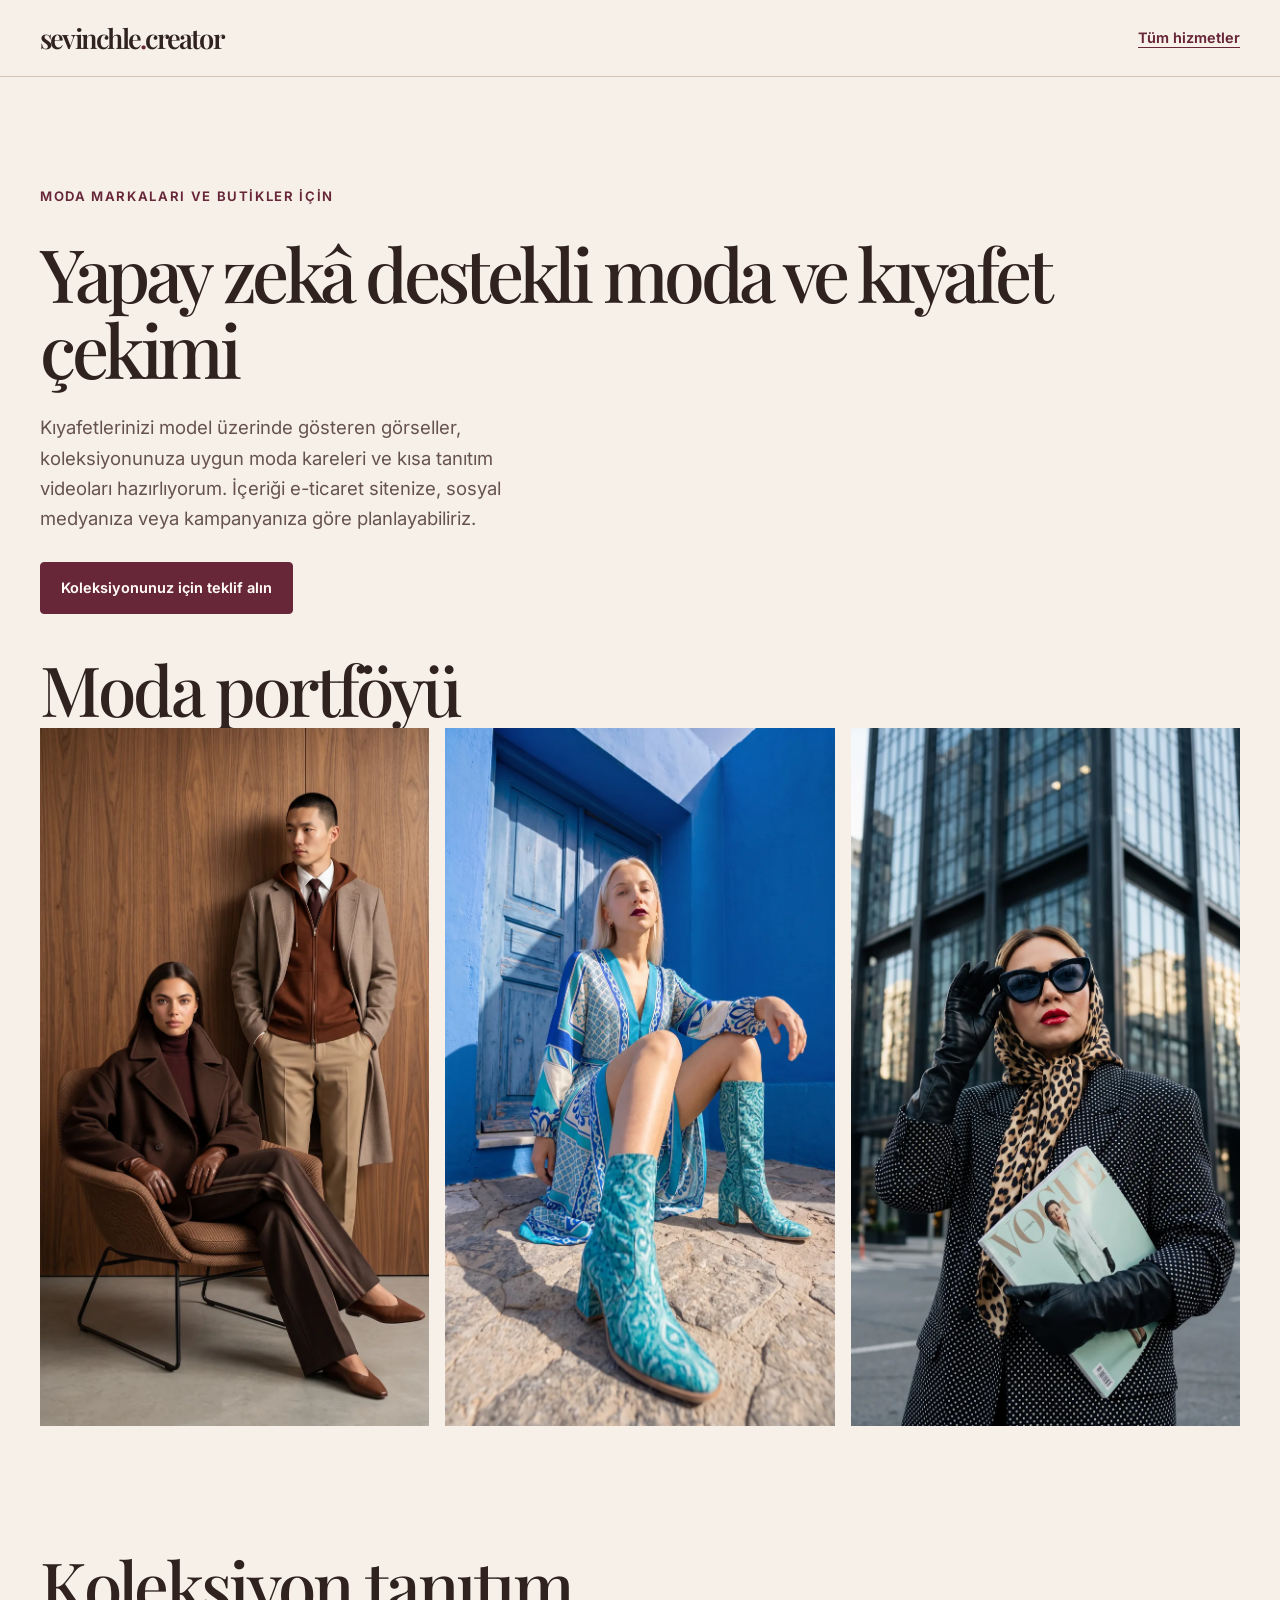
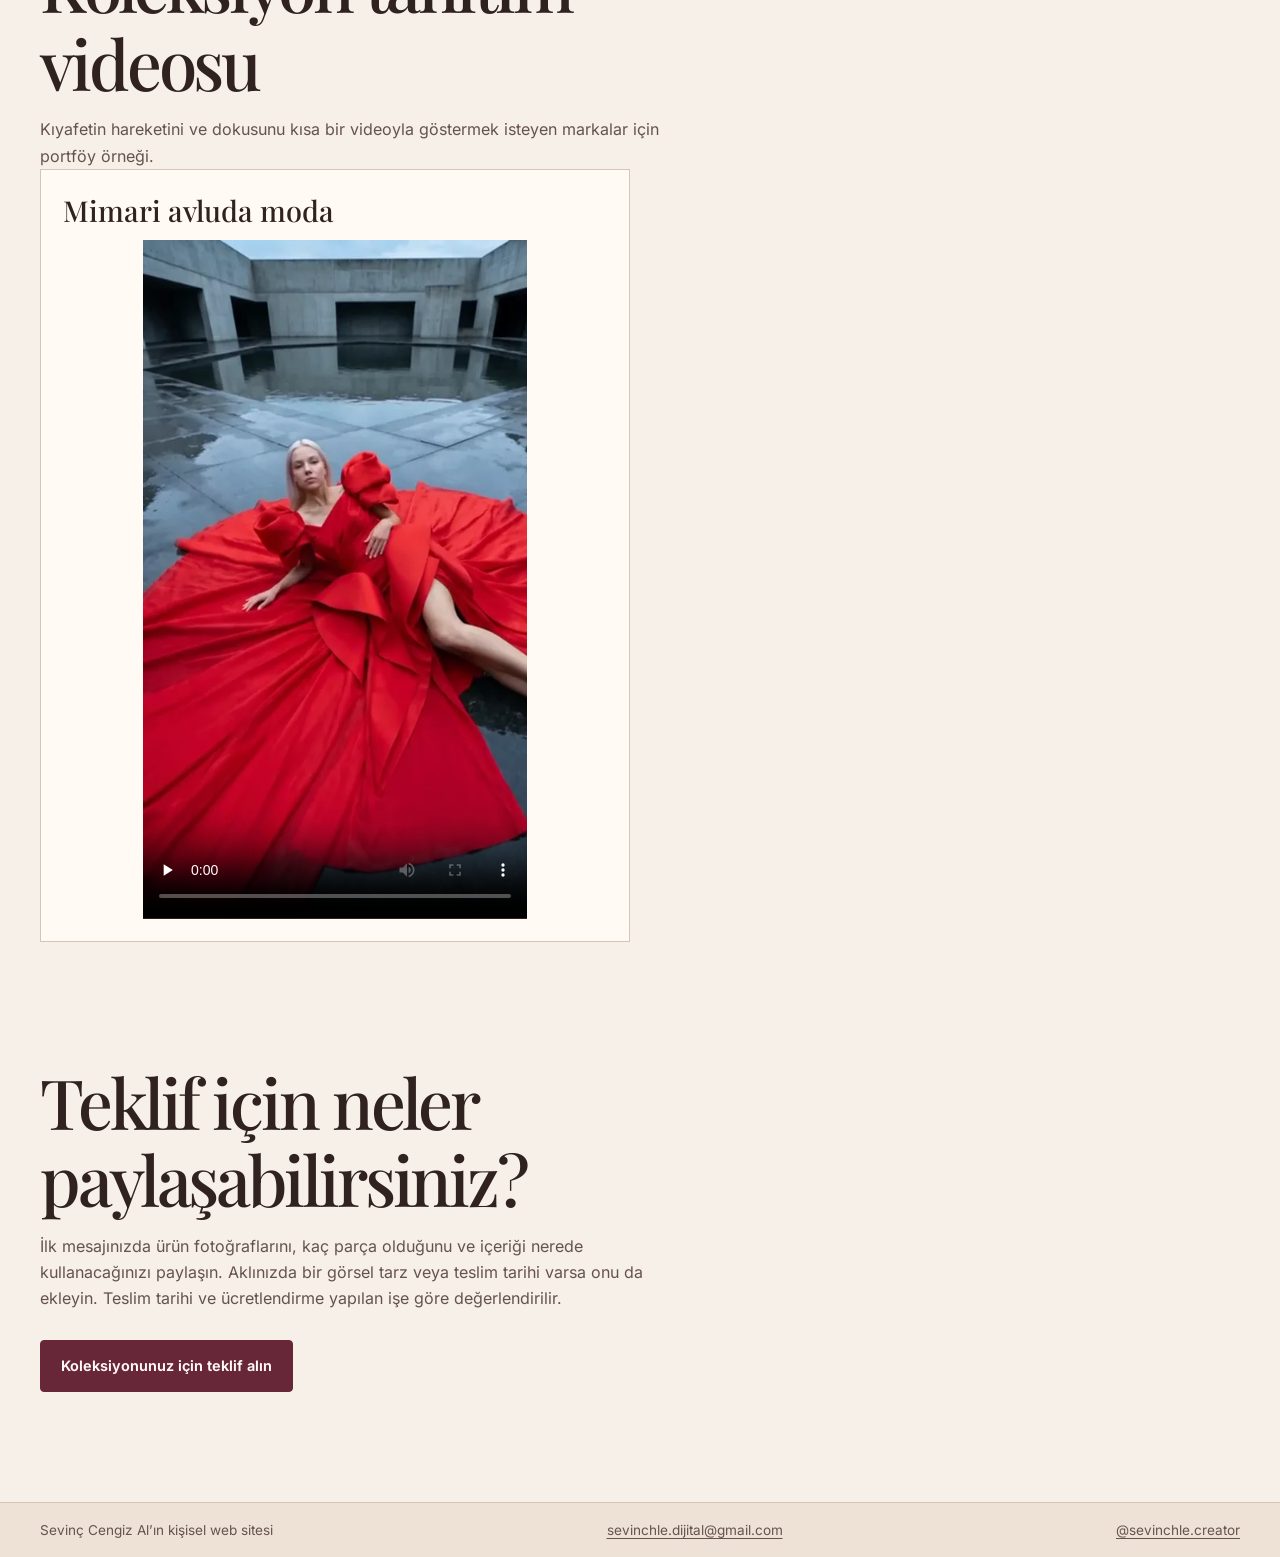
==== moda-kiyafet-cekimi.html @ 97923cf9 "Add fashion service page and search metadata" ====
<!doctype html>
<html lang="tr">
<head>
  <meta charset="utf-8">
  <meta name="viewport" content="width=device-width, initial-scale=1">
  <meta name="theme-color" content="#f6f0e8">
  <title>Yapay Zekâ Destekli Moda ve Kıyafet Çekimi | sevinchle.creator</title>
  <meta name="description" content="Butikler, moda markaları ve e-ticaret mağazaları için model üzerinde kıyafet görselleri, koleksiyon içerikleri ve kısa moda videoları.">
  <link rel="canonical" href="https://sevinchledijital.github.io/sevinchle.dijital/moda-kiyafet-cekimi.html">
  <meta property="og:type" content="website">
  <meta property="og:locale" content="tr_TR">
  <meta property="og:title" content="Yapay Zekâ Destekli Moda ve Kıyafet Çekimi | sevinchle.creator">
  <meta property="og:description" content="Butikler, moda markaları ve e-ticaret mağazaları için model üzerinde kıyafet görselleri, koleksiyon içerikleri ve kısa moda videoları.">
  <meta property="og:url" content="https://sevinchledijital.github.io/sevinchle.dijital/moda-kiyafet-cekimi.html">
  <meta property="og:image" content="https://sevinchledijital.github.io/sevinchle.dijital/media-moda.webp">
  <link rel="icon" type="image/svg+xml" href="media-favicon.svg">
  <link rel="stylesheet" href="media-site.css">
</head>
<body>
  <a class="skip" href="#icerik">İçeriğe geç</a>
  <header class="header">
    <div class="shell bar">
      <a class="brand" href="./">sevinchle<span>.</span>creator</a>
      <a class="text-link detail-nav" href="./#hizmetler">Tüm hizmetler</a>
    </div>
  </header>
  <main class="detail section shell" id="icerik" tabindex="-1">
    <p class="eyebrow">Moda markaları ve butikler için</p>
    <div class="detail-header">
      <h1>Yapay zekâ destekli moda ve kıyafet çekimi</h1>
      <p class="lead">Kıyafetlerinizi model üzerinde gösteren görseller, koleksiyonunuza uygun moda kareleri ve kısa tanıtım videoları hazırlıyorum. İçeriği e-ticaret sitenize, sosyal medyanıza veya kampanyanıza göre planlayabiliriz.</p>
      <div class="actions"><a class="button" href="https://www.instagram.com/sevinchle.creator/">Koleksiyonunuz için teklif alın</a></div>
    </div>
    <section aria-labelledby="moda-ornekleri">
      <h2 id="moda-ornekleri">Moda portföyü</h2>
      <div class="detail-gallery"><img src="media-moda.webp" alt="Ahşap fon önünde sıcak tonlarda giyinmiş iki model" width="809" height="1450">
<img src="media-moda-mavi.webp" alt="Mavi kapı önünde desenli kıyafet ve çizmelerle oturan model" width="809" height="1450" loading="lazy">
<img src="media-moda-sokak.webp" alt="Şehirde desenli kıyafet ve güneş gözlüğüyle dergi tutan model" width="809" height="1450" loading="lazy"></div>
    </section>
    <section class="section" aria-labelledby="moda-video">
      <div class="section-intro">
        <h2 id="moda-video">Koleksiyon tanıtım videosu</h2>
        <p>Kıyafetin hareketini ve dokusunu kısa bir videoyla göstermek isteyen markalar için portföy örneği.</p>
      </div>
      <div class="clip-gallery">
        <figure class="clip">
          <figcaption id="mimari-moda-title">Mimari avluda moda</figcaption>
          <video controls playsinline preload="none" aria-labelledby="mimari-moda-title" poster="media-mimari-moda.webp" width="480" height="848">
          <source src="media-mimari-moda.mp4" type="video/mp4">
          Tarayıcınız bu video biçimini desteklemiyor.
        </source></video>
        </figure>
      </div>
    </section>
    <section class="section-intro" aria-labelledby="moda-teklif">
      <h2 id="moda-teklif">Teklif için neler paylaşabilirsiniz?</h2>
      <p>İlk mesajınızda ürün fotoğraflarını, kaç parça olduğunu ve içeriği nerede kullanacağınızı paylaşın. Aklınızda bir görsel tarz veya teslim tarihi varsa onu da ekleyin. Teslim tarihi ve ücretlendirme yapılan işe göre değerlendirilir.</p>
      <div class="actions"><a class="button" href="https://www.instagram.com/sevinchle.creator/">Koleksiyonunuz için teklif alın</a></div>
    </section>
  </main>
  <footer class="contact detail-footer">
    <div class="shell footer-line">
      <span>Sevinç Cengiz Al’ın kişisel web sitesi</span>
      <a href="mailto:sevinchle.dijital@gmail.com">sevinchle.dijital@gmail.com</a>
      <a href="https://www.instagram.com/sevinchle.creator/">@sevinchle.creator</a>
    </div>
  </footer>
</body>
</html>
---- media-site.css ----
@font-face {
  font-family: 'Inter';
  font-style: normal;
  font-weight: 400 700;
  font-display: swap;
  src: url([data-uri]) format('woff2');
  unicode-range: U+0100-02BA, U+02BD-02C5, U+02C7-02CC, U+02CE-02D7, U+02DD-02FF, U+0304, U+0308, U+0329, U+1D00-1DBF, U+1E00-1E9F, U+1EF2-1EFF, U+2020, U+20A0-20AB, U+20AD-20C4, U+2113, U+2C60-2C7F, U+A720-A7FF;
}
@font-face {
  font-family: 'Inter';
  font-style: normal;
  font-weight: 400 700;
  font-display: swap;
  src: url([data-uri]) format('woff2');
  unicode-range: U+0000-00FF, U+0131, U+0152-0153, U+02BB-02BC, U+02C6, U+02DA, U+02DC, U+0304, U+0308, U+0329, U+2000-206F, U+20AC, U+2122, U+2191, U+2193, U+2212, U+2215, U+FEFF, U+FFFD;
}
@font-face {
  font-family: 'Playfair Display';
  font-style: italic;
  font-weight: 500;
  font-display: swap;
  src: url([data-uri]) format('woff2');
  unicode-range: U+0100-02BA, U+02BD-02C5, U+02C7-02CC, U+02CE-02D7, U+02DD-02FF, U+0304, U+0308, U+0329, U+1D00-1DBF, U+1E00-1E9F, U+1EF2-1EFF, U+2020, U+20A0-20AB, U+20AD-20C4, U+2113, U+2C60-2C7F, U+A720-A7FF;
}
@font-face {
  font-family: 'Playfair Display';
  font-style: italic;
  font-weight: 500;
  font-display: swap;
  src: url([data-uri]) format('woff2');
  unicode-range: U+0000-00FF, U+0131, U+0152-0153, U+02BB-02BC, U+02C6, U+02DA, U+02DC, U+0304, U+0308, U+0329, U+2000-206F, U+20AC, U+2122, U+2191, U+2193, U+2212, U+2215, U+FEFF, U+FFFD;
}
@font-face {
  font-family: 'Playfair Display';
  font-style: normal;
  font-weight: 500 600;
  font-display: swap;
  src: url([data-uri]) format('woff2');
  unicode-range: U+0100-02BA, U+02BD-02C5, U+02C7-02CC, U+02CE-02D7, U+02DD-02FF, U+0304, U+0308, U+0329, U+1D00-1DBF, U+1E00-1E9F, U+1EF2-1EFF, U+2020, U+20A0-20AB, U+20AD-20C4, U+2113, U+2C60-2C7F, U+A720-A7FF;
}
@font-face {
  font-family: 'Playfair Display';
  font-style: normal;
  font-weight: 500 600;
  font-display: swap;
  src: url([data-uri]) format('woff2');
  unicode-range: U+0000-00FF, U+0131, U+0152-0153, U+02BB-02BC, U+02C6, U+02DA, U+02DC, U+0304, U+0308, U+0329, U+2000-206F, U+20AC, U+2122, U+2191, U+2193, U+2212, U+2215, U+FEFF, U+FFFD;
}
:root {
  color-scheme: light;
  --cream: #f6f0e8;
  --paper: #fffaf3;
  --sand: #eee2d6;
  --ink: #30221f;
  --muted: #66534d;
  --wine: #682738;
  --wine-dark: #4e1d2a;
  --line: #d6c4b8;
  --serif: "Playfair Display", Georgia, serif;
  --sans: Inter, system-ui, sans-serif;
}
*, *::before, *::after { box-sizing: border-box; }
html { scroll-padding-top: 6.5rem; }
body { margin: 0; background: var(--cream); color: var(--ink); font: 1rem/1.65 var(--sans); }
a { color: inherit; text-underline-offset: .25em; }
img { display: block; max-width: 100%; height: auto; }
button { font: inherit; }
:focus-visible { outline: 3px solid #986049; outline-offset: 5px; }
h1, h2, h3, p, figure, dl, dd { margin: 0; }
h1, h2, h3, dt { font-family: var(--serif); font-weight: 500; line-height: 1.12; }
h2 { font-size: clamp(2.5rem, 5.4vw, 4.4rem); letter-spacing: -.045em; }
h3, dt { font-size: clamp(1.5rem, 2.6vw, 2.05rem); letter-spacing: -.025em; }
em { color: var(--wine); font-weight: 500; }
[hidden] { display: none !important; }
.shell { width: min(100% - 5rem, 76rem); margin-inline: auto; }
.section { padding-block: clamp(4.2rem, 8.6vw, 8rem); }
.button { display: inline-flex; min-height: 3.25rem; align-items: center; justify-content: center; border: 1px solid var(--wine); border-radius: .25rem; padding: .72rem 1.25rem; background: var(--wine); color: #fffaf6; font-size: .9rem; font-weight: 650; text-decoration: none; text-align: center; transition: background-color .18s, color .18s, border-color .18s; }
.button:hover { background: var(--wine-dark); border-color: var(--wine-dark); }
.button.small { min-height: 2.7rem; padding: .52rem .95rem; }
.button.outline { color: var(--wine); background: transparent; border-color: #a78287; }
.button.outline:hover { color: #fffaf6; background: var(--wine); border-color: var(--wine); }
.button.light { background: var(--cream); border-color: var(--cream); color: var(--wine-dark); }
.button.light:hover { background: #fff; border-color: #fff; }
.skip { position: fixed; z-index: 10; left: .75rem; top: .75rem; padding: .6rem 1rem; color: white; background: var(--wine); transform: translateY(-180%); }
.skip:focus { transform: none; }
.header { position: sticky; top: 0; z-index: 5; background: var(--cream); border-bottom: 1px solid var(--line); }
.bar { display: flex; justify-content: space-between; align-items: center; gap: 1rem; min-height: 4.75rem; }
.brand { font-family: var(--serif); font-weight: 600; font-size: clamp(1.3rem, 2.8vw, 1.7rem); letter-spacing: -.065em; text-decoration: none; white-space: nowrap; }
.brand span { color: var(--wine); }
.nav { display: flex; align-items: center; gap: clamp(1rem, 2.35vw, 2.3rem); }
.nav > a:not(.button) { font-size: .88rem; font-weight: 550; text-decoration: none; }
.nav > a:not(.button):hover { color: var(--wine); text-decoration: underline; }
.menu-toggle { display: none; cursor: pointer; min-height: 2.75rem; border: 1px solid var(--line); border-radius: .25rem; padding: .35rem .75rem; color: var(--wine); background: transparent; font-weight: 650; }
.hero { display: grid; grid-template-columns: minmax(0, 1.25fr) minmax(0, .9fr); gap: clamp(2rem, 7vw, 7rem); align-items: center; padding-block: clamp(3rem, 6vw, 5.3rem); }
.hero-copy { max-width: 41rem; }
.eyebrow { color: var(--wine); font-size: .82rem; font-weight: 650; text-transform: uppercase; letter-spacing: .125em; line-height: 1.4; }
.hero-label { display: flex; align-items: center; gap: .65rem; }
.hero-label::before { display: block; content: ""; width: 1.55rem; height: 1px; background: #9c7266; flex: none; }
h1 { font-size: clamp(3.35rem, 5.75vw, 5.7rem); letter-spacing: -.06em; line-height: 1.03; margin-top: 1.15rem; }
.lead { max-width: 32rem; margin-top: 1.6rem; color: var(--muted); font-size: clamp(1.05rem, 1.7vw, 1.15rem); }
.actions { display: flex; gap: .75rem; flex-wrap: wrap; margin-top: 1.75rem; }
.hero-figure { border: 1px solid #b9a296; padding: .55rem; background: var(--paper); }
.hero-figure img { width: 100%; height: clamp(25rem, 39vw, 33rem); object-fit: cover; object-position: center 21%; background: #9b8c81; }
.hero-figure figcaption { display: flex; justify-content: space-between; align-items: center; gap: .25rem 1rem; flex-wrap: wrap; padding: .5rem .35rem .12rem; }
.hero-figure figcaption span { font: 500 1.18rem/1.35 var(--serif); }
.hero-figure figcaption small { color: var(--muted); font-size: .82rem; }
.education { background: var(--sand); border-block: 1px solid var(--line); }
.section-intro { max-width: 43rem; }
.section-intro h2, .contact h2 { margin-top: .65rem; }
.section-intro > p:not(.eyebrow), .contact-main p:not(.eyebrow) { color: var(--muted); margin-top: .95rem; max-width: 40rem; }
.learning-grid { margin-top: 2rem; }
.learning-card { display: flex; flex-direction: column; align-items: flex-start; gap: .8rem; padding: clamp(1.35rem, 3vw, 2.15rem); border: 1px solid var(--line); background: var(--paper); }
.learning-card p { color: var(--muted); margin-bottom: .25rem; max-width: 34rem; }
.card-icon { display: grid; place-items: center; width: 2.5rem; height: 2.5rem; border: 1px solid #d9bdba; border-radius: 50%; color: var(--wine); margin-bottom: .2rem; }
.card-icon svg { width: 1.1rem; }
.text-link { margin-top: auto; color: var(--wine); font-weight: 650; font-size: .9rem; }
.text-link:hover { color: var(--wine-dark); text-decoration-thickness: 2px; }
.learning-flow { margin-top: 1.3rem; padding: clamp(1.35rem, 3vw, 2.15rem); border: 1px solid var(--line); }
.learning-flow ol { display: grid; grid-template-columns: repeat(3, minmax(0, 1fr)); gap: 1.1rem 2.2rem; margin: 0 0 1.5rem; padding-inline-start: 1.5rem; }
.learning-flow li { padding-inline-start: .2rem; }
.learning-flow li::marker { color: var(--wine); font-weight: 700; }
.learning-flow li span { display: block; color: var(--muted); font-size: .92rem; }
.work-grid { display: grid; grid-template-columns: repeat(6, minmax(0, 1fr)); gap: 1.5rem 1.15rem; margin-top: 2rem; }
.work-card { display: block; grid-column: span 2; background: var(--paper); border: 1px solid var(--line); text-decoration: none; overflow: clip; }
.work-card img { width: 100%; height: auto; aspect-ratio: 4 / 4.6; object-fit: cover; object-position: center 42%; background: var(--sand); }
.work-card > div { padding: .95rem 1.05rem; display: flex; gap: .3rem .8rem; flex-wrap: wrap; align-items: baseline; justify-content: space-between; }
.work-card h3 { font-size: 1.62rem; }
.work-card p { color: var(--muted); font-size: .82rem; }
.work-card:hover h3 { color: var(--wine); text-decoration: underline; }
.wide-card { grid-column: span 3; }
.wide-card img { aspect-ratio: 16 / 9; }
.animation-card img { object-position: center 36%; }
.services { background: var(--wine-dark); color: var(--cream); }
.services-grid { display: grid; grid-template-columns: 1fr 1.1fr; gap: 2rem clamp(2rem, 8vw, 7rem); }
.services .eyebrow { color: #e8c6bd; }
.services .section-intro > p:not(.eyebrow), .services dd { color: #f0dcd6; }
.services .button { margin-top: 1.3rem; }
.service-list > div { border-block-start: 1px solid #8c6069; padding-block: 1.25rem; }
.service-list > div:last-child { border-block-end: 1px solid #8c6069; }
.service-list dd { margin-top: .55rem; }
.bio { display: grid; grid-template-columns: minmax(0, .75fr) minmax(0, 1.1fr); align-items: center; gap: 2rem clamp(2rem, 8vw, 7rem); }
.bio img { width: 100%; height: clamp(22rem, 43vw, 34rem); object-fit: cover; object-position: center top; background: var(--sand); }
.contact { background: var(--sand); border-top: 1px solid var(--line); padding-top: clamp(3rem, 7vw, 5.25rem); }
.contact-main { display: flex; align-items: center; justify-content: space-between; gap: 1.5rem 3rem; flex-wrap: wrap; }
.contact address { display: grid; justify-items: start; gap: .45rem; font-style: normal; overflow-wrap: anywhere; }
.contact address .button { margin-bottom: .35rem; }
.footer-line { display: flex; justify-content: space-between; gap: .55rem 1rem; flex-wrap: wrap; border-top: 1px solid var(--line); margin-top: 2.7rem; padding-block: 1rem; font-size: .85rem; color: var(--muted); }
.detail { min-height: 65vh; }
.detail h1 { margin-top: .7rem; }
.detail-header { margin-block: 1.85rem 2.3rem; }
.detail-gallery { display: grid; grid-template-columns: repeat(auto-fit, minmax(min(100%, 17rem), 1fr)); gap: 1rem; align-items: start; }
.detail-gallery img { width: 100%; max-height: 44rem; object-fit: contain; object-position: center top; background: var(--sand); }
.detail-bottom { margin-top: 2rem; }
@media (max-width: 1000px) {
  .hero { gap: 2.2rem; }
  .shell { width: min(100% - 3.25rem, 76rem); }
  .work-card > div { display: block; }
}
@media (max-width: 850px) {
  .bar { flex-wrap: wrap; padding-block: .65rem; min-height: 4.25rem; }
  .nav { width: 100%; flex-wrap: wrap; padding-bottom: .35rem; }
  .menu-enhanced .menu-toggle { display: block; }
  .menu-enhanced .menu-toggle[aria-expanded="false"] + .nav { display: none; }
  .menu-enhanced .nav { flex-direction: column; align-items: stretch; gap: .2rem; }
  .menu-enhanced .nav > a:not(.button) { display: flex; align-items: center; min-height: 2.75rem; }
}
@media (max-width: 700px) {
  html { scroll-padding-top: 5rem; }
  .shell { width: calc(100% - 2rem); }
  .hero, .bio, .services-grid { grid-template-columns: 1fr; }
  .hero { gap: 1.8rem; }
  .wide-break { display: none; }
  h1 { font-size: clamp(2.7rem, 9vw, 4.3rem); }
  .lead { margin-top: 1.2rem; }
  .hero-figure img { height: clamp(21rem, 100vw, 31rem); }
  .learning-flow ol { grid-template-columns: 1fr; gap: .85rem; }
  .work-grid { grid-template-columns: 1fr 1fr; }
  .work-card, .wide-card { grid-column: auto; }
  .work-card img, .wide-card img { aspect-ratio: 4 / 4.6; }
  .bio img { max-width: 32rem; order: 1; }
}
@media (max-width: 430px) {
  .work-grid { grid-template-columns: 1fr; }
  .work-card img, .wide-card img { aspect-ratio: 5 / 4.6; }
  .work-card > div { display: flex; }
}
@media (prefers-reduced-motion: reduce) {
  *, *::before, *::after { transition-duration: 0s !important; }
}
.detail-nav { margin: 0; }
.detail-footer { padding-top: 0; }
.detail-footer .footer-line { border: 0; margin-top: 0; }
.project-process { padding-top: clamp(3rem, 6vw, 5.25rem); }
.project-process h2 { font-size: clamp(2.3rem, 4.5vw, 3.6rem); }
.project-process ol { display: grid; grid-template-columns: repeat(3, minmax(0, 1fr)); gap: 1.25rem 2.5rem; margin: 1.75rem 0 0; border-block: 1px solid var(--line); padding: 1.25rem 0 1.25rem 1.6rem; }
.project-process li::marker { color: var(--wine); font-weight: 700; }
.project-process li span { display: block; color: var(--muted); }
@media (max-width: 700px) {
  .project-process ol { grid-template-columns: 1fr; }
}
.hero h1 { max-width: 39rem; text-wrap: balance; }
.service-list dt a:hover { color: #e8c6bd; }
@media (max-width: 430px) {
  .hero .actions .button { width: 100%; }
}

.project-process li .delivery-note { margin-top: .5rem; }

.clip-gallery {
  display: grid;
  grid-template-columns: repeat(2, minmax(0, 1fr));
  gap: 1.25rem;
  align-items: start;
}
.clip {
  display: grid;
  justify-items: center;
  gap: .75rem;
  padding: clamp(.85rem, 2.2vw, 1.4rem);
  border: 1px solid var(--line);
  background: var(--paper);
}
.clip figcaption {
  width: 100%;
  font: 500 clamp(1.35rem, 3vw, 1.8rem)/1.25 var(--serif);
}
.clip video {
  display: block;
  width: 100%;
  height: auto;
  max-width: 24rem;
  background: var(--ink);
}
.clip-landscape video { max-width: 100%; }
@media (max-width: 640px) {
  .clip-gallery { grid-template-columns: 1fr; }
}

/* Details provide native keyboard controls and work with JavaScript disabled. */
.portfolio-details { padding-block: clamp(3rem, 7vw, 6rem); }
.portfolio-details > h2 { margin-bottom: 1.25rem; }
.portfolio-entry { border-top: 1px solid var(--line); }
.portfolio-entry:last-child { border-bottom: 1px solid var(--line); }
.portfolio-entry summary { padding-block: .85rem; cursor: pointer; color: var(--wine); font: 500 clamp(1.3rem, 3vw, 1.85rem)/1.35 var(--serif); }
.portfolio-entry summary:hover { text-decoration: underline; }
.portfolio-entry .detail-header { margin: .35rem 0 1.5rem; }
.portfolio-entry .detail-bottom { margin-block: 1.5rem 2rem; }

/* Embedded font licenses
Copyright 2020 The Inter Project Authors (https://github.com/rsms/inter)

This Font Software is licensed under the SIL Open Font License, Version 1.1.
This license is copied below, and is also available with a FAQ at:
https://scripts.sil.org/OFL


-----------------------------------------------------------
SIL OPEN FONT LICENSE Version 1.1 - 26 February 2007
-----------------------------------------------------------

PREAMBLE
The goals of the Open Font License (OFL) are to stimulate worldwide
development of collaborative font projects, to support the font creation
efforts of academic and linguistic communities, and to provide a free and
open framework in which fonts may be shared and improved in partnership
with others.

The OFL allows the licensed fonts to be used, studied, modified and
redistributed freely as long as they are not sold by themselves. The
fonts, including any derivative works, can be bundled, embedded, 
redistributed and/or sold with any software provided that any reserved
names are not used by derivative works. The fonts and derivatives,
however, cannot be released under any other type of license. The
requirement for fonts to remain under this license does not apply
to any document created using the fonts or their derivatives.

DEFINITIONS
"Font Software" refers to the set of files released by the Copyright
Holder(s) under this license and clearly marked as such. This may
include source files, build scripts and documentation.

"Reserved Font Name" refers to any names specified as such after the
copyright statement(s).

"Original Version" refers to the collection of Font Software components as
distributed by the Copyright Holder(s).

"Modified Version" refers to any derivative made by adding to, deleting,
or substituting -- in part or in whole -- any of the components of the
Original Version, by changing formats or by porting the Font Software to a
new environment.

"Author" refers to any designer, engineer, programmer, technical
writer or other person who contributed to the Font Software.

PERMISSION & CONDITIONS
Permission is hereby granted, free of charge, to any person obtaining
a copy of the Font Software, to use, study, copy, merge, embed, modify,
redistribute, and sell modified and unmodified copies of the Font
Software, subject to the following conditions:

1) Neither the Font Software nor any of its individual components,
in Original or Modified Versions, may be sold by itself.

2) Original or Modified Versions of the Font Software may be bundled,
redistributed and/or sold with any software, provided that each copy
contains the above copyright notice and this license. These can be
included either as stand-alone text files, human-readable headers or
in the appropriate machine-readable metadata fields within text or
binary files as long as those fields can be easily viewed by the user.

3) No Modified Version of the Font Software may use the Reserved Font
Name(s) unless explicit written permission is granted by the corresponding
Copyright Holder. This restriction only applies to the primary font name as
presented to the users.

4) The name(s) of the Copyright Holder(s) or the Author(s) of the Font
Software shall not be used to promote, endorse or advertise any
Modified Version, except to acknowledge the contribution(s) of the
Copyright Holder(s) and the Author(s) or with their explicit written
permission.

5) The Font Software, modified or unmodified, in part or in whole,
must be distributed entirely under this license, and must not be
distributed under any other license. The requirement for fonts to
remain under this license does not apply to any document created
using the Font Software.

TERMINATION
This license becomes null and void if any of the above conditions are
not met.

DISCLAIMER
THE FONT SOFTWARE IS PROVIDED "AS IS", WITHOUT WARRANTY OF ANY KIND,
EXPRESS OR IMPLIED, INCLUDING BUT NOT LIMITED TO ANY WARRANTIES OF
MERCHANTABILITY, FITNESS FOR A PARTICULAR PURPOSE AND NONINFRINGEMENT
OF COPYRIGHT, PATENT, TRADEMARK, OR OTHER RIGHT. IN NO EVENT SHALL THE
COPYRIGHT HOLDER BE LIABLE FOR ANY CLAIM, DAMAGES OR OTHER LIABILITY,
INCLUDING ANY GENERAL, SPECIAL, INDIRECT, INCIDENTAL, OR CONSEQUENTIAL
DAMAGES, WHETHER IN AN ACTION OF CONTRACT, TORT OR OTHERWISE, ARISING
FROM, OUT OF THE USE OR INABILITY TO USE THE FONT SOFTWARE OR FROM
OTHER DEALINGS IN THE FONT SOFTWARE.


Copyright 2017 The Playfair Display Project Authors (https://github.com/clauseggers/Playfair-Display), with Reserved Font Name "Playfair Display"

This Font Software is licensed under the SIL Open Font License, Version 1.1.
This license is copied below, and is also available with a FAQ at:
http://scripts.sil.org/OFL


-----------------------------------------------------------
SIL OPEN FONT LICENSE Version 1.1 - 26 February 2007
-----------------------------------------------------------

PREAMBLE
The goals of the Open Font License (OFL) are to stimulate worldwide
development of collaborative font projects, to support the font creation
efforts of academic and linguistic communities, and to provide a free and
open framework in which fonts may be shared and improved in partnership
with others.

The OFL allows the licensed fonts to be used, studied, modified and
redistributed freely as long as they are not sold by themselves. The
fonts, including any derivative works, can be bundled, embedded, 
redistributed and/or sold with any software provided that any reserved
names are not used by derivative works. The fonts and derivatives,
however, cannot be released under any other type of license. The
requirement for fonts to remain under this license does not apply
to any document created using the fonts or their derivatives.

DEFINITIONS
"Font Software" refers to the set of files released by the Copyright
Holder(s) under this license and clearly marked as such. This may
include source files, build scripts and documentation.

"Reserved Font Name" refers to any names specified as such after the
copyright statement(s).

"Original Version" refers to the collection of Font Software components as
distributed by the Copyright Holder(s).

"Modified Version" refers to any derivative made by adding to, deleting,
or substituting -- in part or in whole -- any of the components of the
Original Version, by changing formats or by porting the Font Software to a
new environment.

"Author" refers to any designer, engineer, programmer, technical
writer or other person who contributed to the Font Software.

PERMISSION & CONDITIONS
Permission is hereby granted, free of charge, to any person obtaining
a copy of the Font Software, to use, study, copy, merge, embed, modify,
redistribute, and sell modified and unmodified copies of the Font
Software, subject to the following conditions:

1) Neither the Font Software nor any of its individual components,
in Original or Modified Versions, may be sold by itself.

2) Original or Modified Versions of the Font Software may be bundled,
redistributed and/or sold with any software, provided that each copy
contains the above copyright notice and this license. These can be
included either as stand-alone text files, human-readable headers or
in the appropriate machine-readable metadata fields within text or
binary files as long as those fields can be easily viewed by the user.

3) No Modified Version of the Font Software may use the Reserved Font
Name(s) unless explicit written permission is granted by the corresponding
Copyright Holder. This restriction only applies to the primary font name as
presented to the users.

4) The name(s) of the Copyright Holder(s) or the Author(s) of the Font
Software shall not be used to promote, endorse or advertise any
Modified Version, except to acknowledge the contribution(s) of the
Copyright Holder(s) and the Author(s) or with their explicit written
permission.

5) The Font Software, modified or unmodified, in part or in whole,
must be distributed entirely under this license, and must not be
distributed under any other license. The requirement for fonts to
remain under this license does not apply to any document created
using the Font Software.

TERMINATION
This license becomes null and void if any of the above conditions are
not met.

DISCLAIMER
THE FONT SOFTWARE IS PROVIDED "AS IS", WITHOUT WARRANTY OF ANY KIND,
EXPRESS OR IMPLIED, INCLUDING BUT NOT LIMITED TO ANY WARRANTIES OF
MERCHANTABILITY, FITNESS FOR A PARTICULAR PURPOSE AND NONINFRINGEMENT
OF COPYRIGHT, PATENT, TRADEMARK, OR OTHER RIGHT. IN NO EVENT SHALL THE
COPYRIGHT HOLDER BE LIABLE FOR ANY CLAIM, DAMAGES OR OTHER LIABILITY,
INCLUDING ANY GENERAL, SPECIAL, INDIRECT, INCIDENTAL, OR CONSEQUENTIAL
DAMAGES, WHETHER IN AN ACTION OF CONTRACT, TORT OR OTHERWISE, ARISING
FROM, OUT OF THE USE OR INABILITY TO USE THE FONT SOFTWARE OR FROM
OTHER DEALINGS IN THE FONT SOFTWARE.

*/
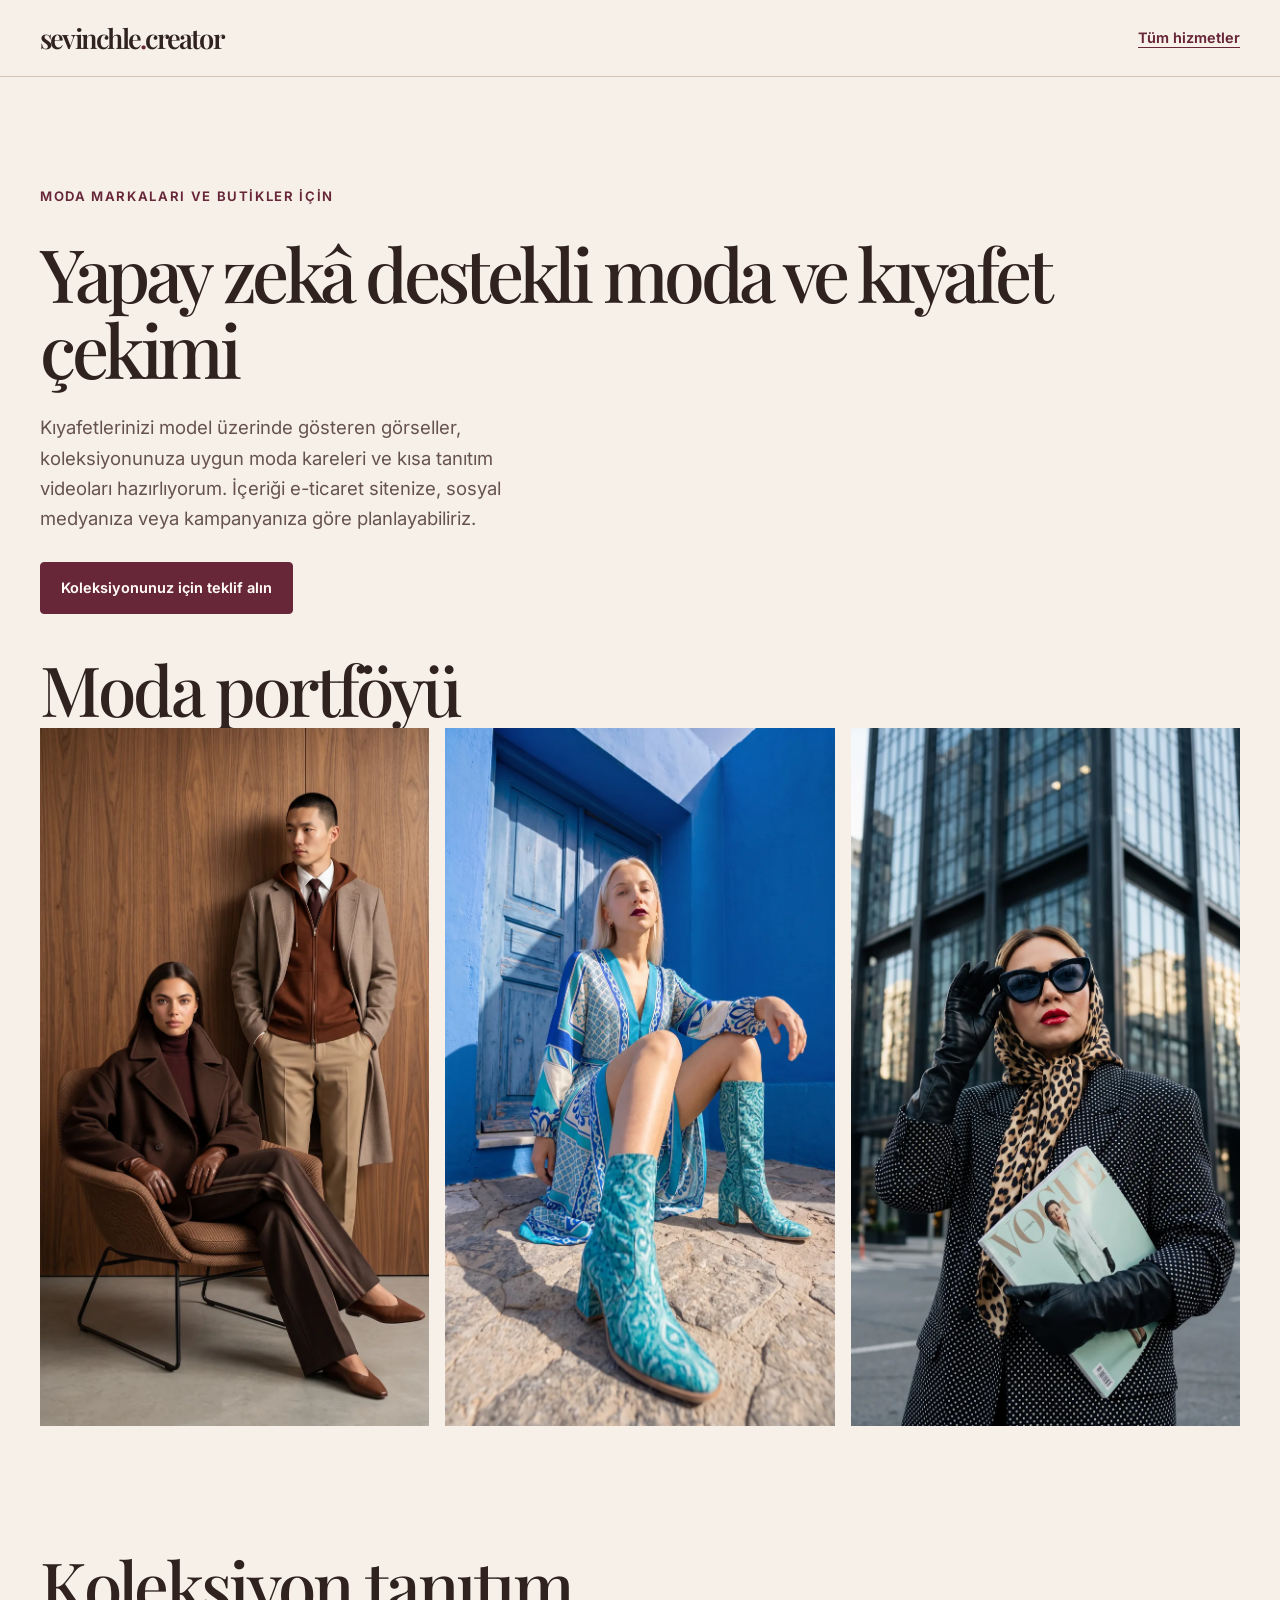
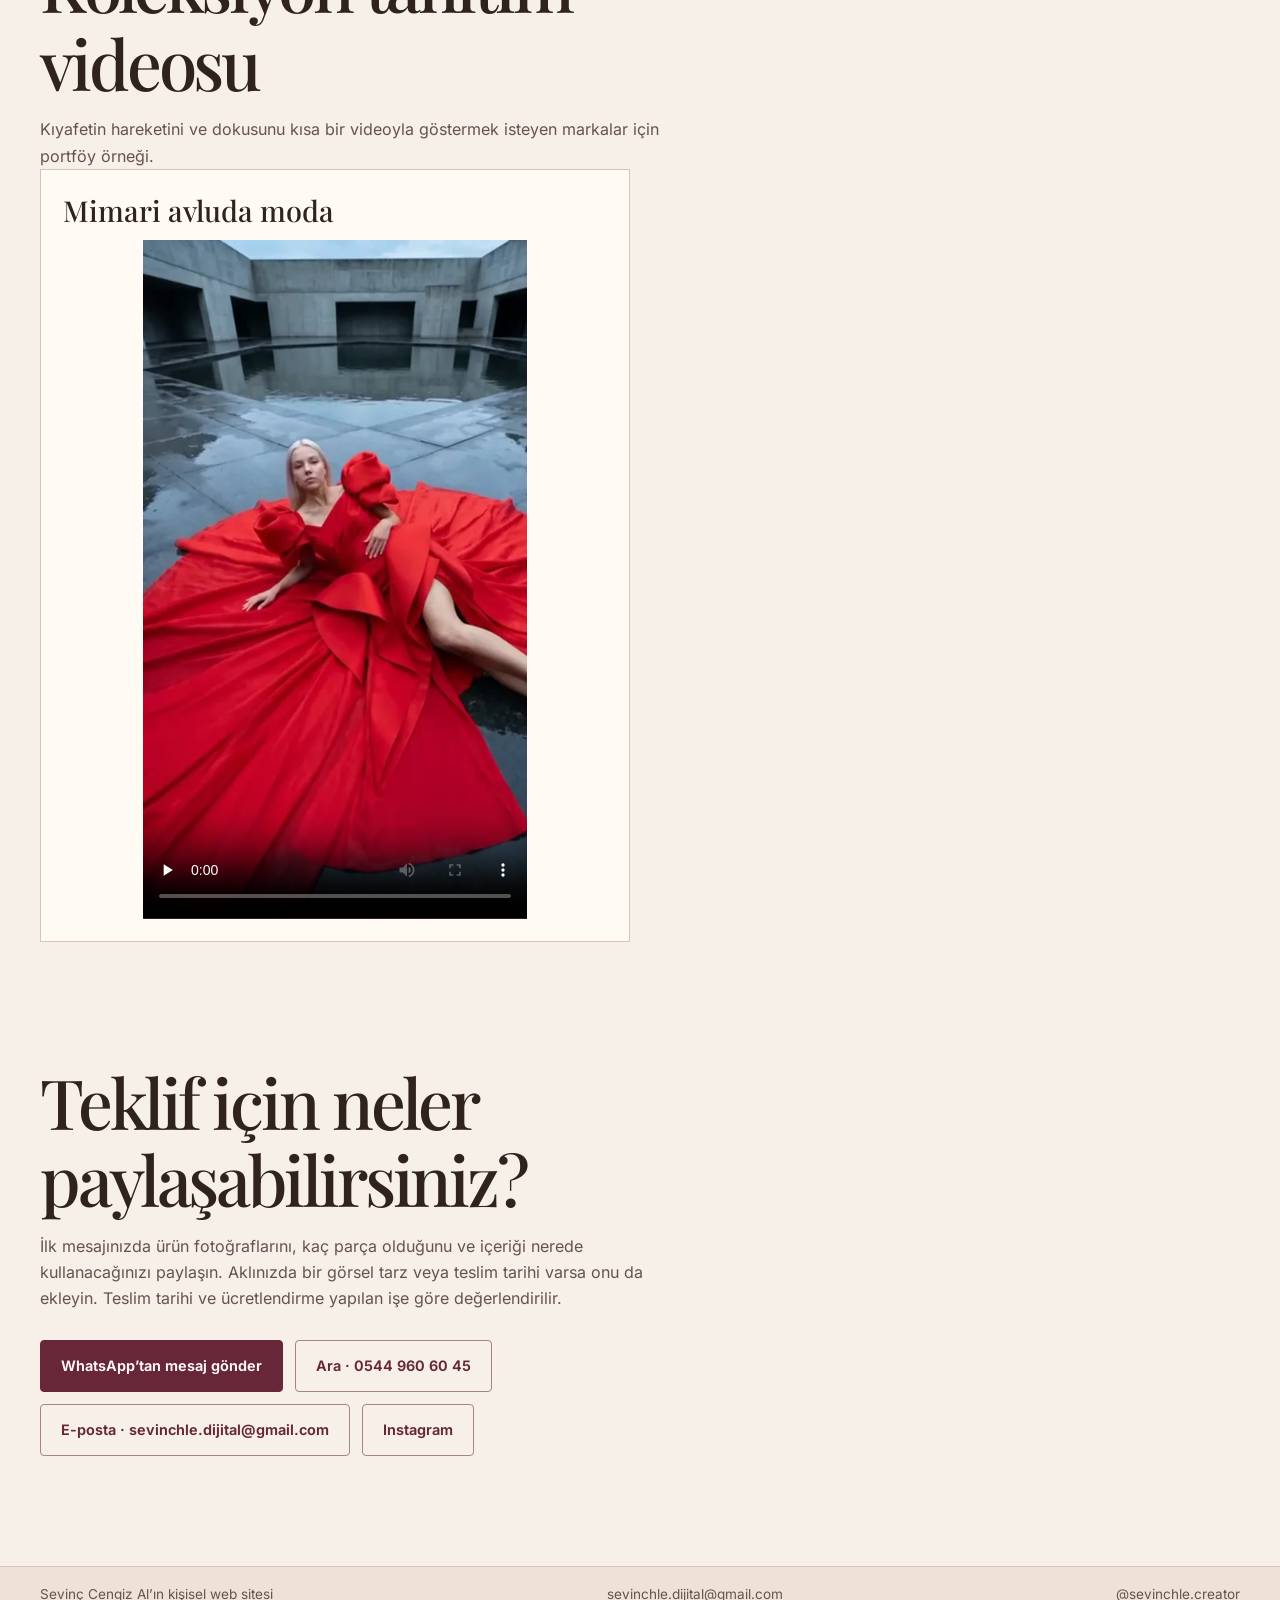
==== commit 5097c1f9: "Add WhatsApp, phone and email to fashion inquiries" ====
--- a/moda-kiyafet-cekimi.html
+++ b/moda-kiyafet-cekimi.html
@@ -29,7 +29,7 @@
     <div class="detail-header">
       <h1>Yapay zekâ destekli moda ve kıyafet çekimi</h1>
       <p class="lead">Kıyafetlerinizi model üzerinde gösteren görseller, koleksiyonunuza uygun moda kareleri ve kısa tanıtım videoları hazırlıyorum. İçeriği e-ticaret sitenize, sosyal medyanıza veya kampanyanıza göre planlayabiliriz.</p>
-      <div class="actions"><a class="button" href="https://www.instagram.com/sevinchle.creator/">Koleksiyonunuz için teklif alın</a></div>
+      <div class="actions"><a class="button" href="#moda-teklif">Koleksiyonunuz için teklif alın</a></div>
     </div>
     <section aria-labelledby="moda-ornekleri">
       <h2 id="moda-ornekleri">Moda portföyü</h2>
@@ -55,7 +55,12 @@
     <section class="section-intro" aria-labelledby="moda-teklif">
       <h2 id="moda-teklif">Teklif için neler paylaşabilirsiniz?</h2>
       <p>İlk mesajınızda ürün fotoğraflarını, kaç parça olduğunu ve içeriği nerede kullanacağınızı paylaşın. Aklınızda bir görsel tarz veya teslim tarihi varsa onu da ekleyin. Teslim tarihi ve ücretlendirme yapılan işe göre değerlendirilir.</p>
-      <div class="actions"><a class="button" href="https://www.instagram.com/sevinchle.creator/">Koleksiyonunuz için teklif alın</a></div>
+      <div class="actions" role="group" aria-label="Teklif için iletişim seçenekleri">
+        <a class="button" href="https://wa.me/905449606045?text=Merhaba%20Sevin%C3%A7%2C%20koleksiyonum%20i%C3%A7in%20yapay%20zek%C3%A2%20destekli%20moda%20ve%20k%C4%B1yafet%20%C3%A7ekimi%20hakk%C4%B1nda%20teklif%20almak%20istiyorum.">WhatsApp’tan mesaj gönder</a>
+        <a class="button outline" href="tel:+905449606045">Ara · 0544 960 60 45</a>
+        <a class="button outline" href="mailto:sevinchle.dijital@gmail.com?subject=Moda%20ve%20k%C4%B1yafet%20%C3%A7ekimi%20teklif%20talebi">E-posta · sevinchle.dijital@gmail.com</a>
+        <a class="button outline" href="https://www.instagram.com/sevinchle.creator/">Instagram</a>
+      </div>
     </section>
   </main>
   <footer class="contact detail-footer">
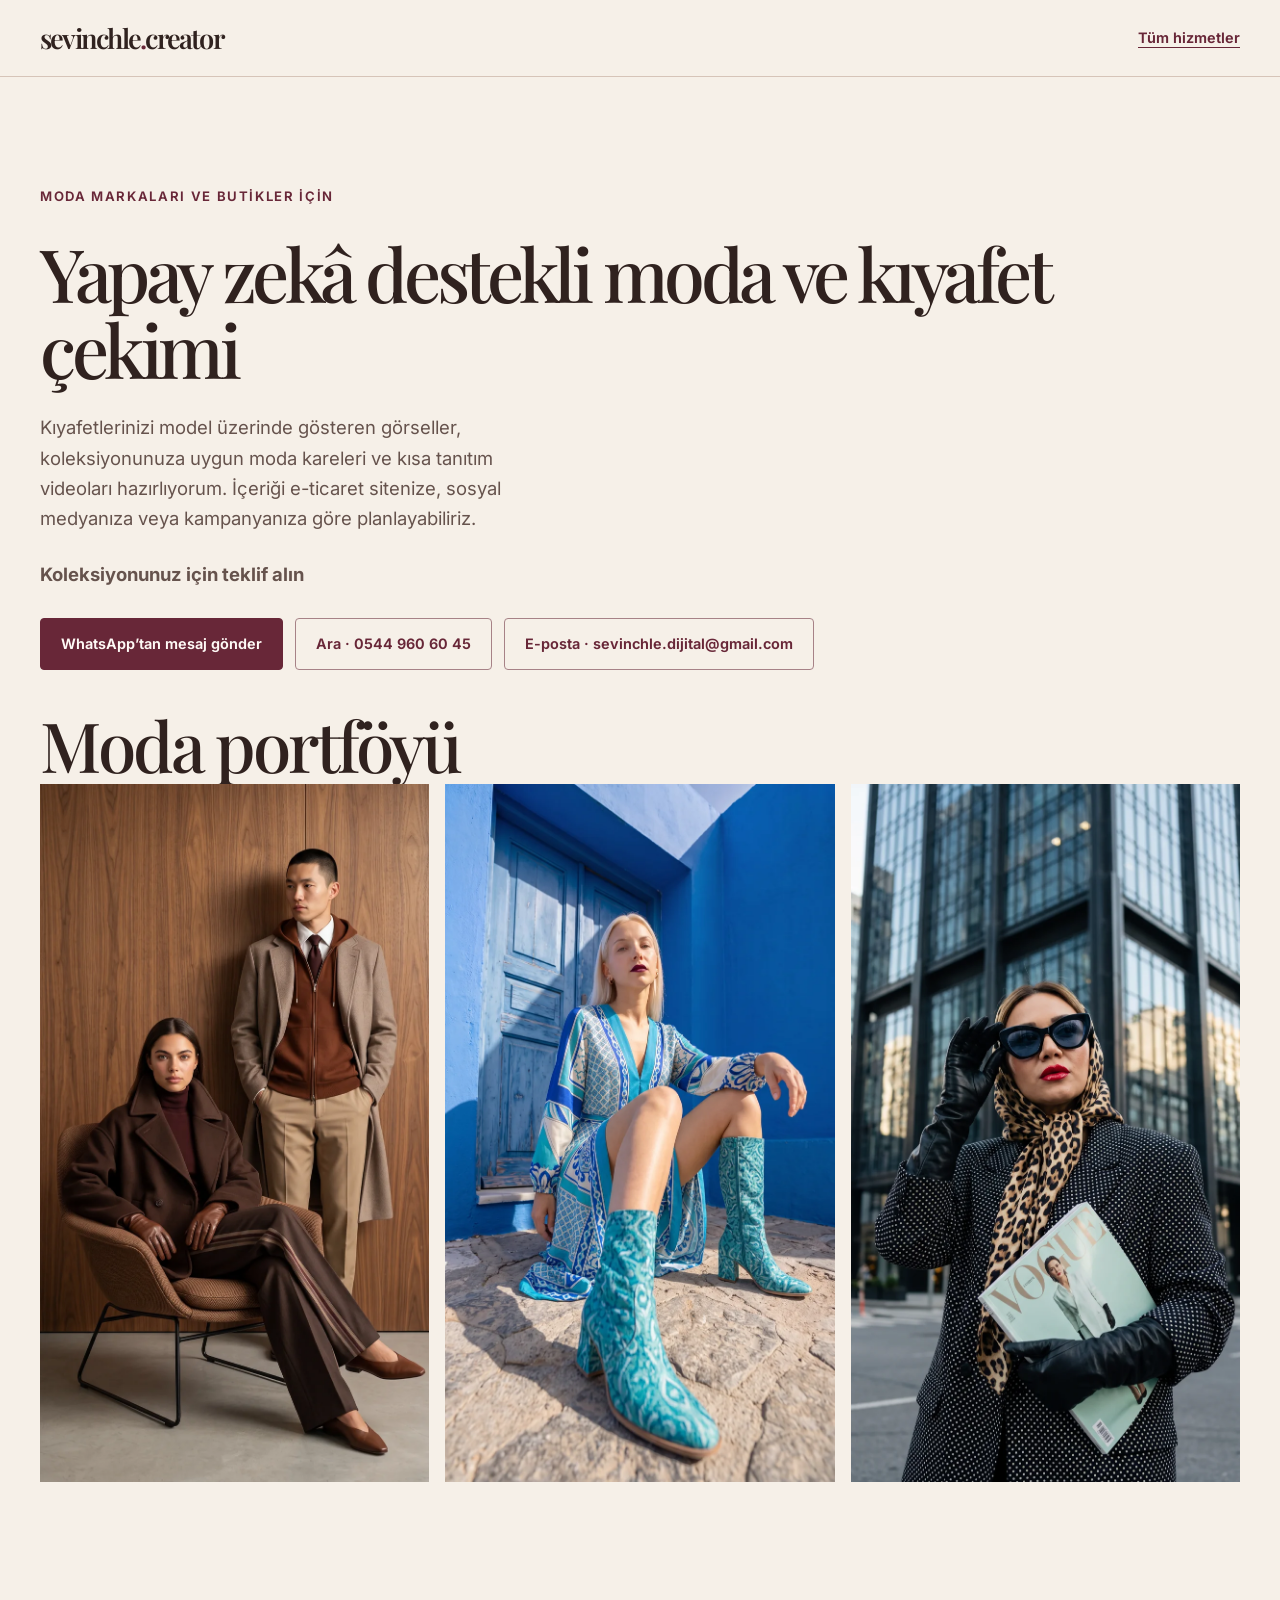
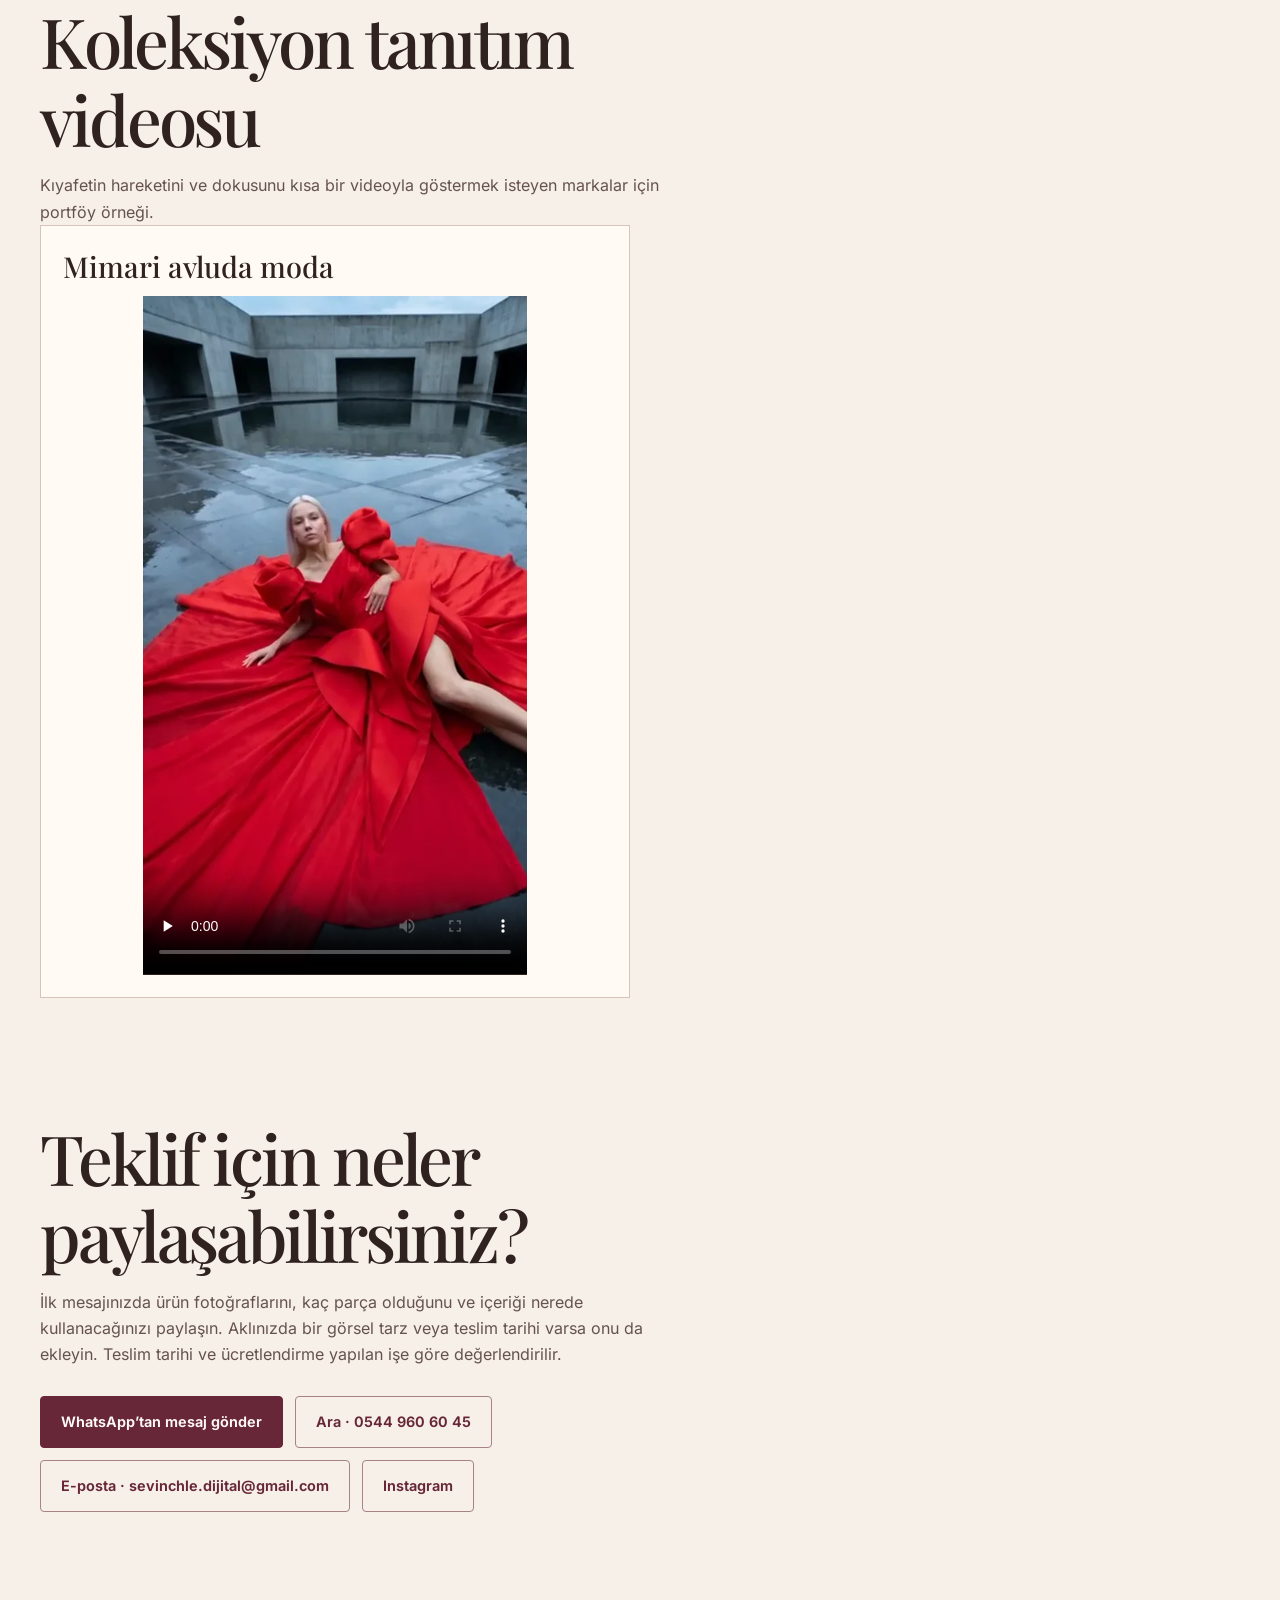
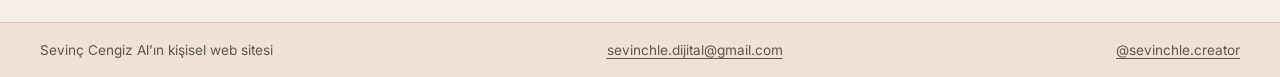
==== commit 5148a280: "Show direct fashion inquiry options at the top of the page" ====
--- a/moda-kiyafet-cekimi.html
+++ b/moda-kiyafet-cekimi.html
@@ -29,7 +29,12 @@
     <div class="detail-header">
       <h1>Yapay zekâ destekli moda ve kıyafet çekimi</h1>
       <p class="lead">Kıyafetlerinizi model üzerinde gösteren görseller, koleksiyonunuza uygun moda kareleri ve kısa tanıtım videoları hazırlıyorum. İçeriği e-ticaret sitenize, sosyal medyanıza veya kampanyanıza göre planlayabiliriz.</p>
-      <div class="actions"><a class="button" href="#moda-teklif">Koleksiyonunuz için teklif alın</a></div>
+      <p class="lead"><strong>Koleksiyonunuz için teklif alın</strong></p>
+      <div class="actions" role="group" aria-label="Teklif için iletişim seçenekleri">
+        <a class="button" href="https://wa.me/905449606045?text=Merhaba%20Sevin%C3%A7%2C%20koleksiyonum%20i%C3%A7in%20yapay%20zek%C3%A2%20destekli%20moda%20ve%20k%C4%B1yafet%20%C3%A7ekimi%20hakk%C4%B1nda%20teklif%20almak%20istiyorum.">WhatsApp’tan mesaj gönder</a>
+        <a class="button outline" href="tel:+905449606045">Ara · 0544 960 60 45</a>
+        <a class="button outline" href="mailto:sevinchle.dijital@gmail.com?subject=Moda%20ve%20k%C4%B1yafet%20%C3%A7ekimi%20teklif%20talebi">E-posta · sevinchle.dijital@gmail.com</a>
+      </div>
     </div>
     <section aria-labelledby="moda-ornekleri">
       <h2 id="moda-ornekleri">Moda portföyü</h2>
